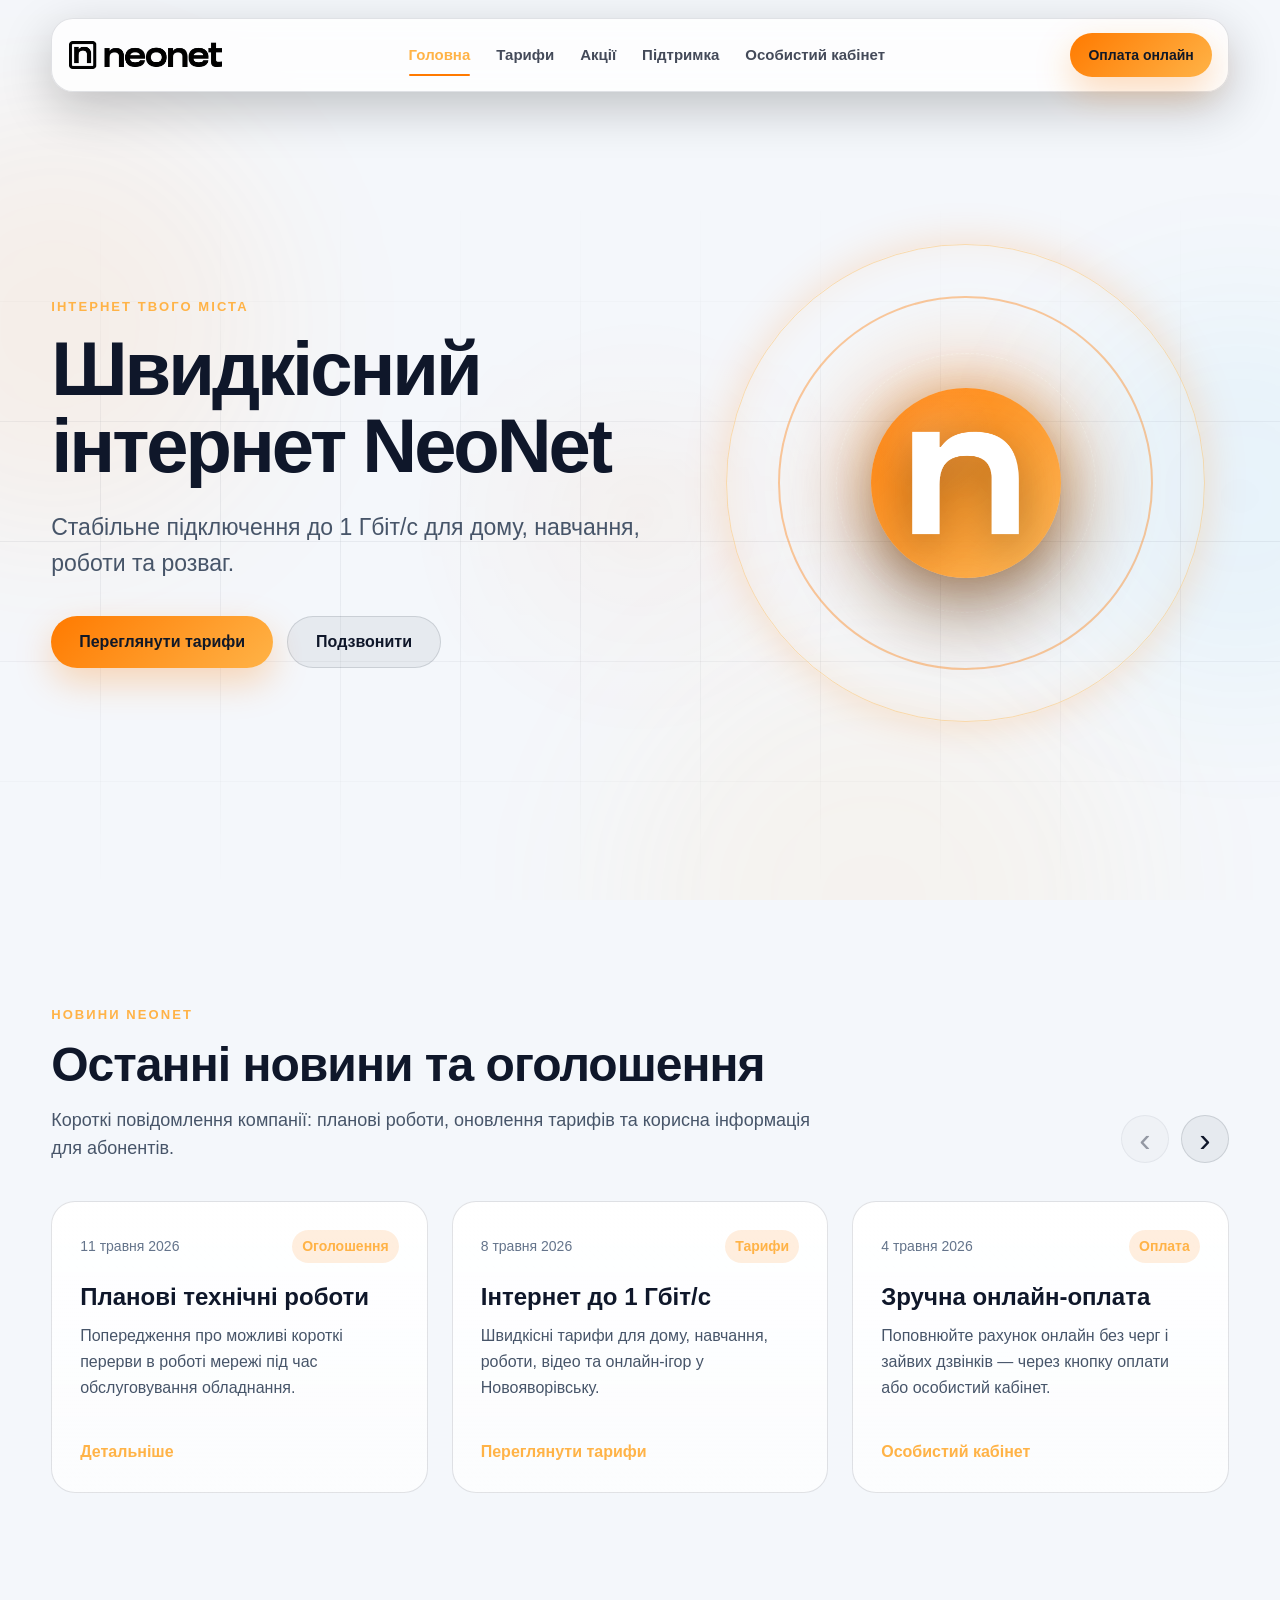
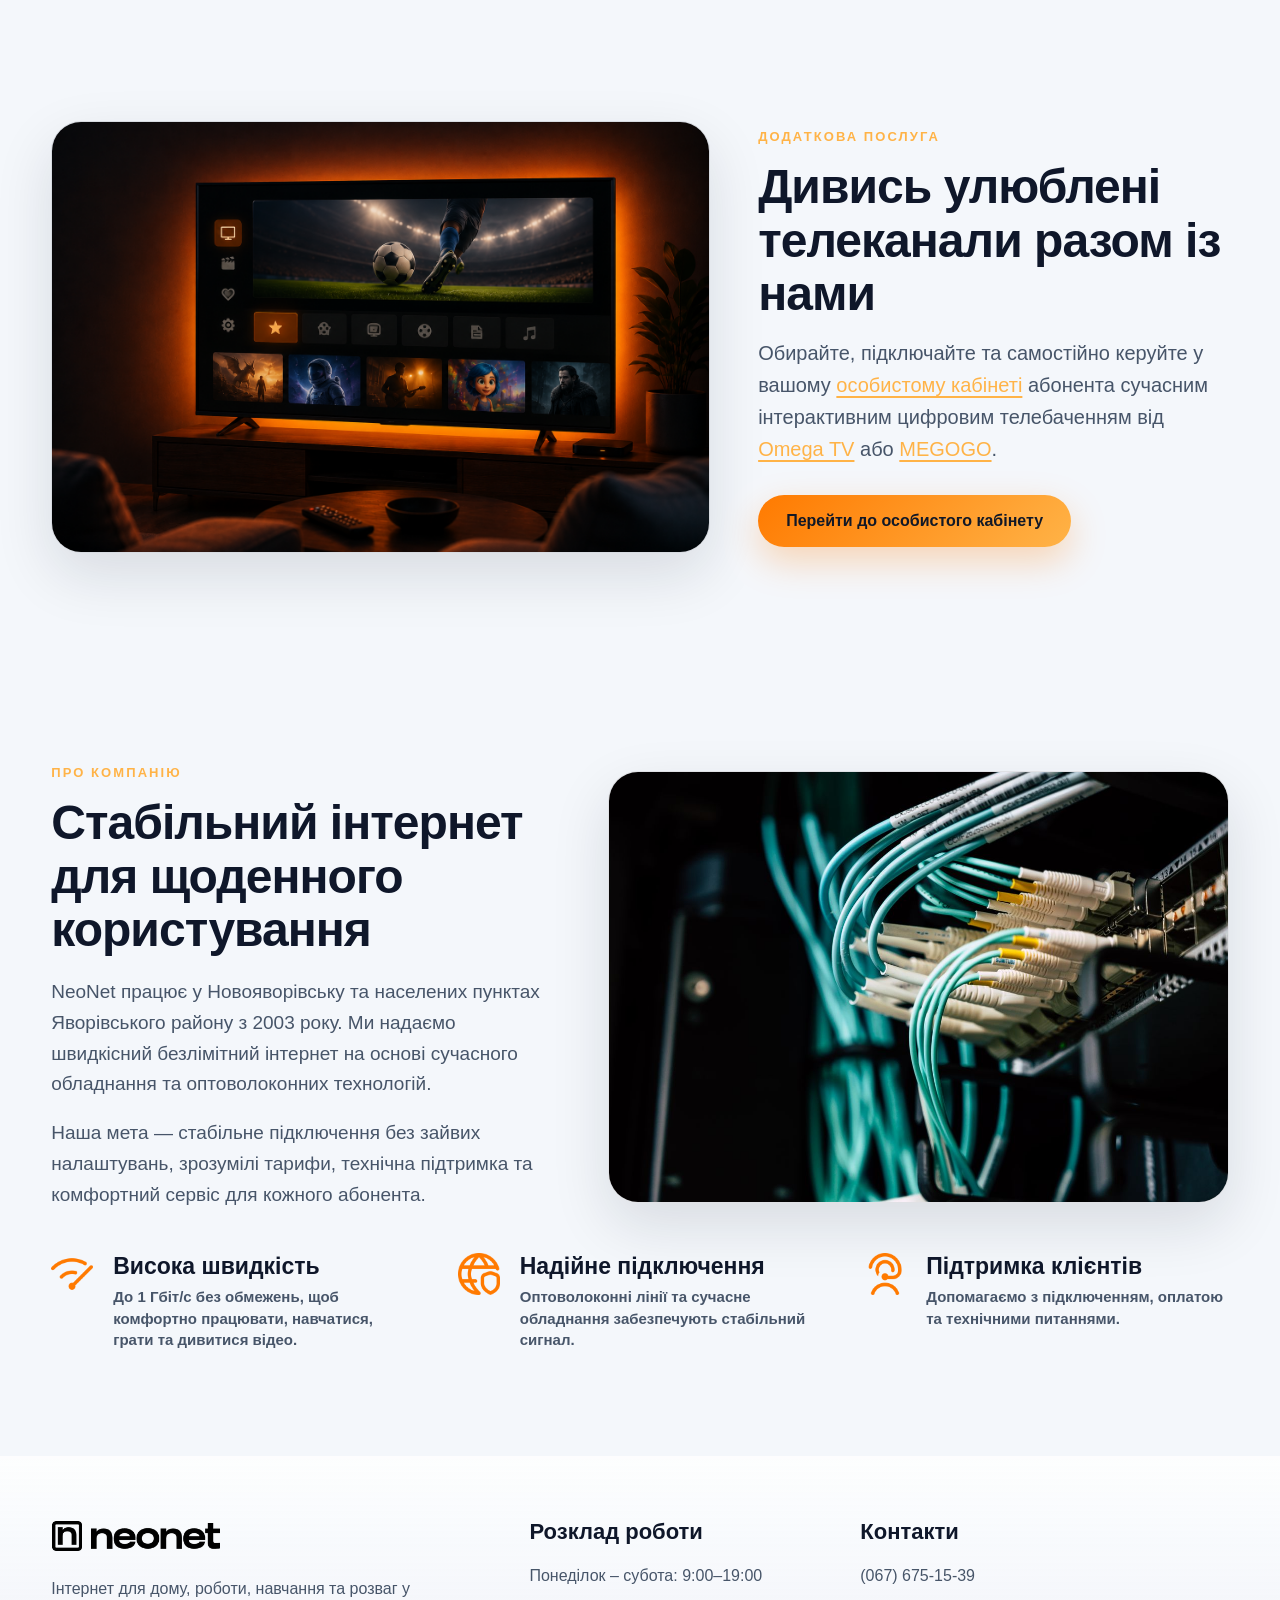
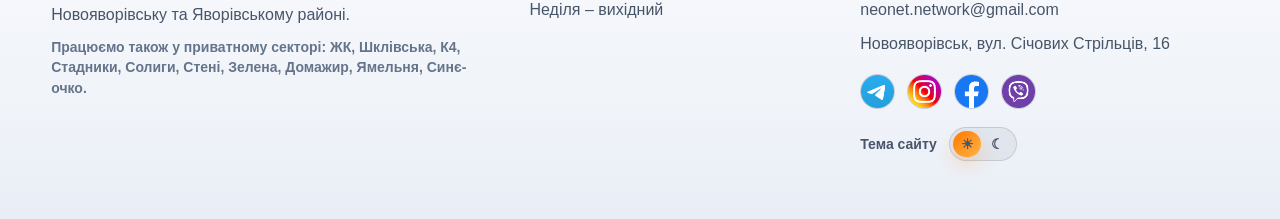
==== index.html @ eb5588ca "Initial commit" ====
<!doctype html>
<html lang="uk">
  <head>
    <meta charset="UTF-8" />
    <meta name="viewport" content="width=device-width, initial-scale=1.0" />
    <meta
      name="description"
      content="NeoNet — інтернет-провайдер у Новояворівську та Яворівському районі. Швидкісний інтернет, інтерактивне телебачення та технічна підтримка."
    />
    <title>NeoNet — інтернет твого міста</title>
    <link rel="shortcut icon" type="image/x-icon" href="./assets/brand/favicon.png" />
    <link rel="stylesheet" href="./css/main.css" />
    <script src="./js/main.js" defer></script>
  </head>
  <body>
    <div class="site-bg" aria-hidden="true">
      <span class="site-bg__circle--one"></span>
      <span class="site-bg__circle--two"></span>
      <span class="site-bg__circle--three"></span>
    </div>
    <a class="skip-link" href="#main-content">Перейти до основного контенту</a>
    <header class="header">
      <div class="container header__inner">
        <a
          class="logo"
          href="./index.html"
          aria-label="NeoNet головна сторінка"
        >
          <img src="./assets/brand/logo-neonet.png" alt="NeoNet" />
        </a>

        <button
          class="menu-toggle"
          type="button"
          aria-label="Відкрити меню"
          aria-expanded="false"
          aria-controls="main-navigation"
        >
          <span></span><span></span><span></span>
        </button>

        <nav class="nav" id="main-navigation" aria-label="Головна навігація">
          <a class="nav__link active" href="./index.html" aria-current="page"
            >Головна</a
          >
          <a class="nav__link" href="./price.html">Тарифи</a>
          <a class="nav__link" href="./promotions.html">Акції</a>
          <a class="nav__link" href="./support.html">Підтримка</a>
          <a
            class="nav__link"
            href="https://oplata.neonet.com.ua/"
            target="_blank"
            rel="noopener noreferrer"
            >Особистий кабінет</a
          >
          <a
            class="nav__link nav__link--payment"
            href="https://next.privat24.ua/payments/form/%7B%22token%22:%2217db19bb152729ad6519b4be49480de763diioe0%22%7D"
            target="_blank"
            rel="noopener noreferrer"
          >
            Оплата онлайн
          </a>
        </nav>

        <a
          class="btn btn--small header__btn"
          href="https://next.privat24.ua/payments/form/%7B%22token%22:%2217db19bb152729ad6519b4be49480de763diioe0%22%7D"
          target="_blank"
          rel="noopener noreferrer"
          >Оплата онлайн</a
        >
      </div>
    </header>
    <main id="main-content">
      <section class="hero">
        <div class="hero-grid" aria-hidden="true"></div>
        <div class="container hero__grid">
          <div class="hero__content">
            <p class="eyebrow">Інтернет твого міста</p>
            <h1>Швидкісний інтернет NeoNet</h1>
            <p class="hero__text">
              Стабільне підключення до 1 Гбіт/с для дому, навчання, роботи та
              розваг.
            </p>
            <div class="hero__actions">
              <a class="btn" href="./price.html">Переглянути тарифи</a>
              <a class="btn btn--ghost" href="tel:+380676751539">Подзвонити</a>
            </div>
          </div>

          <div class="hero__visual" aria-hidden="true">
            <div class="hero-orbit">
              <span class="hero-orbit__glow"></span>
              <span class="hero-orbit__ring hero-orbit__ring--one"></span>
              <span class="hero-orbit__ring hero-orbit__ring--two"></span>
              <span class="hero-orbit__ring hero-orbit__ring--three"></span>
              <div class="hero-orbit__center">
                <img src="./assets/brand/n-logo.png" alt="Logo NeoNet" />
              </div>
            </div>
          </div>
        </div>
      </section>

      <section class="section news-section" id="news">
        <div class="container">
          <div class="news-slider__header">
            <div>
              <p class="eyebrow">Новини NeoNet</p>
              <h2>Останні новини та оголошення</h2>
              <p>
                Короткі повідомлення компанії: планові роботи, оновлення тарифів
                та корисна інформація для абонентів.
              </p>
            </div>
            <div class="news-slider__controls" aria-label="Керування новинами">
              <button
                class="news-slider__btn"
                type="button"
                data-news-prev
                aria-label="Попередня новина"
              >
                ‹
              </button>
              <button
                class="news-slider__btn"
                type="button"
                data-news-next
                aria-label="Наступна новина"
              >
                ›
              </button>
            </div>
          </div>

          <div
            class="news-slider"
            data-news-slider
            aria-label="Список новин NeoNet"
          >
            <!--
              Щоб змінити новину:
              1. Заміни дату в time.
              2. Заміни тег, заголовок і текст.
              3. За потреби зміни href у посиланні.
              Щоб додати новину — скопіюй один article.news-card і встав поруч.
            -->
            <article class="news-card">
              <div class="news-card__meta">
                <time datetime="2026-05-11">11 травня 2026</time>
                <span>Оголошення</span>
              </div>
              <h3>Планові технічні роботи</h3>
              <p>
                Попередження про можливі короткі перерви в роботі мережі під час
                обслуговування обладнання.
              </p>
              <a class="news-card__link" href="./support.html">Детальніше</a>
            </article>

            <article class="news-card">
              <div class="news-card__meta">
                <time datetime="2026-05-08">8 травня 2026</time>
                <span>Тарифи</span>
              </div>
              <h3>Інтернет до 1 Гбіт/с</h3>
              <p>
                Швидкісні тарифи для дому, навчання, роботи, відео та
                онлайн-ігор у Новояворівську.
              </p>
              <a class="news-card__link" href="./price.html"
                >Переглянути тарифи</a
              >
            </article>

            <article class="news-card">
              <div class="news-card__meta">
                <time datetime="2026-05-04">4 травня 2026</time>
                <span>Оплата</span>
              </div>
              <h3>Зручна онлайн-оплата</h3>
              <p>
                Поповнюйте рахунок онлайн без черг і зайвих дзвінків — через
                кнопку оплати або особистий кабінет.
              </p>
              <a
                class="news-card__link"
                href="https://oplata.neonet.com.ua/"
                target="_blank"
                rel="noopener noreferrer"
                >Особистий кабінет</a
              >
            </article>

            <article class="news-card">
              <div class="news-card__meta">
                <time datetime="2026-04-30">30 квітня 2026</time>
                <span>ТБ</span>
              </div>
              <h3>Інтерактивне телебачення</h3>
              <p>
                Дивіться улюблені телеканали разом із послугами інтерактивного
                цифрового телебачення.
              </p>
              <a
                class="news-card__link"
                href="https://oplata.neonet.com.ua/"
                target="_blank"
                rel="noopener noreferrer"
                >Підключити</a
              >
            </article>
          </div>
        </div>
      </section>

      <section class="section section--dark">
        <div class="container tv-grid">
          <div class="tv-image">
            <img
              src="./assets/images/interactive-tv.png"
              alt="Інтерактивне телебачення"
              loading="lazy"
            />
          </div>
          <div class="tv-section__content">
            <p class="eyebrow">Додаткова послуга</p>
            <h2>Дивись улюблені телеканали разом із нами</h2>
            <p>
              Обирайте, підключайте та самостійно керуйте у вашому
              <a
                class="tv-link"
                href="https://oplata.neonet.com.ua/"
                target="_blank"
                rel="noopener noreferrer"
                >особистому кабінеті</a
              >
              абонента сучасним інтерактивним цифровим телебаченням від
              <a
                class="tv-link"
                href="https://admin.hls.tv/cdn/channels/actual/all/ua/index.html"
                target="_blank"
                rel="noopener noreferrer"
                >Omega TV</a
              >
              або
              <a
                class="tv-link"
                href="./megogo.html"
                target="_blank"
                rel="noopener noreferrer"
                >MEGOGO</a
              >.
            </p>
            <a
              class="btn"
              href="https://oplata.neonet.com.ua/"
              target="_blank"
              rel="noopener noreferrer"
              >Перейти до особистого кабінету</a
            >
          </div>
        </div>
      </section>

      <section class="section section--soft" id="about">
        <div class="container">
          <div class="about-grid">
            <div class="about-content">
              <p class="eyebrow">Про компанію</p>
              <h2>Стабільний інтернет для щоденного користування</h2>
              <p>
                NeoNet працює у Новояворівську та населених пунктах Яворівського
                району з 2003 року. Ми надаємо швидкісний безлімітний інтернет
                на основі сучасного обладнання та оптоволоконних технологій.
              </p>
              <p>
                Наша мета — стабільне підключення без зайвих налаштувань,
                зрозумілі тарифи, технічна підтримка та комфортний сервіс для
                кожного абонента.
              </p>
            </div>
            <div class="about-image">
              <img
                src="./assets/images/about-network.png"
                alt="Підключення оптоволоконного інтернету"
                loading="eager"
              />
            </div>
          </div>

          <div class="about-feature-grid">
            <article class="about-feature">
              <img src="./assets/icons/internet.png" alt="" aria-hidden="true" />
              <div>
                <h3>Висока швидкість</h3>
                <p>
                  До 1 Гбіт/с без обмежень, щоб комфортно працювати, навчатися,
                  грати та дивитися відео.
                </p>
              </div>
            </article>
            <article class="about-feature">
              <img src="./assets/icons/shield.png" alt="" aria-hidden="true" />
              <div>
                <h3>Надійне підключення</h3>
                <p>
                  Оптоволоконні лінії та сучасне обладнання забезпечують
                  стабільний сигнал.
                </p>
              </div>
            </article>
            <article class="about-feature">
              <img
                src="./assets/icons/customer-service.png"
                alt=""
                aria-hidden="true"
              />
              <div>
                <h3>Підтримка клієнтів</h3>
                <p>
                  Допомагаємо з підключенням, оплатою та технічними питаннями.
                </p>
              </div>
            </article>
          </div>
        </div>
      </section>
    </main>
    <footer class="footer footer--home" id="contacts">
      <div class="container footer__inner">
        <div class="footer__brand">
          <a
            class="logo logo--footer"
            href="./index.html"
            aria-label="NeoNet головна сторінка"
          >
            <img src="./assets/brand/logo-neonet.png" alt="NeoNet" />
          </a>
          <p>
            Інтернет для дому, роботи, навчання та розваг у Новояворівську та
            Яворівському районі.
          </p>
          <p class="footer__coverage">
            Працюємо також у приватному секторі: ЖК, Шклівська, К4, Стадники,
            Солиги, Стені, Зелена, Домажир, Ямельня, Синє-очко.
          </p>
        </div>
        <div>
          <h3>Розклад роботи</h3>
          <p>Понеділок – субота: 9:00–19:00</p>
          <p>Неділя – вихідний</p>
        </div>
        <div class="footer__contacts">
          <h3>Контакти</h3>
          <p><a href="tel:+380676751539">(067) 675-15-39</a></p>
          <p>
            <a href="mailto:neonet.network@gmail.com">
              neonet.network@gmail.com
            </a>
          </p>
          <p>Новояворівськ, вул. Січових Стрільців, 16</p>

          <div class="footer-socials" aria-label="Соціальні мережі NeoNet">
            <a
              href="https://t.me/neonet_info"
              target="_blank"
              rel="noopener noreferrer"
              aria-label="NeoNet у Telegram"
            >
              <img src="./assets/social/telegram.png" alt="" />
            </a>

            <a
              href="https://www.instagram.com/neonet_network/"
              target="_blank"
              rel="noopener noreferrer"
              aria-label="NeoNet в Instagram"
            >
              <img src="./assets/social/instagram.png" alt="" />
            </a>

            <a
              href="https://www.facebook.com/neonet.network/"
              target="_blank"
              rel="noopener noreferrer"
              aria-label="NeoNet у Facebook"
            >
              <img src="./assets/social/facebook.png" alt="" />
            </a>

            <a
              href="https://invite.viber.com/?g2=AQA4AfKOGj3h60tVKaJNBpGEG0kb1jlxvSAdZjr5xUcCKQ4T0vMKO5RHuD%2FKEEB9"
              target="_blank"
              rel="noopener noreferrer"
              aria-label="NeoNet у Viber"
            >
              <img src="./assets/social/viber.png" alt="" />
            </a>
          </div>
          <div class="footer-theme">
            <span>Тема сайту</span>
            <button
              class="theme-switch"
              type="button"
              data-theme-toggle
              aria-label="Перемкнути тему сайту"
              aria-pressed="false"
            >
              <span aria-hidden="true">☀</span>
              <span aria-hidden="true">☾</span>
            </button>
          </div>
        </div>
      </div>
    </footer>
  </body>
</html>
---- css/main.css ----
@import url("./base.css");
@import url("./header.css");
@import url("./hero.css");
@import url("./home.css");
@import url("./section-headings.css");
@import url("./support.css");
@import url("./footer.css");
@import url("./animations.css");
@import url("./tariffs.css");
@import url("./promotions.css");
@import url("./responsive.css");
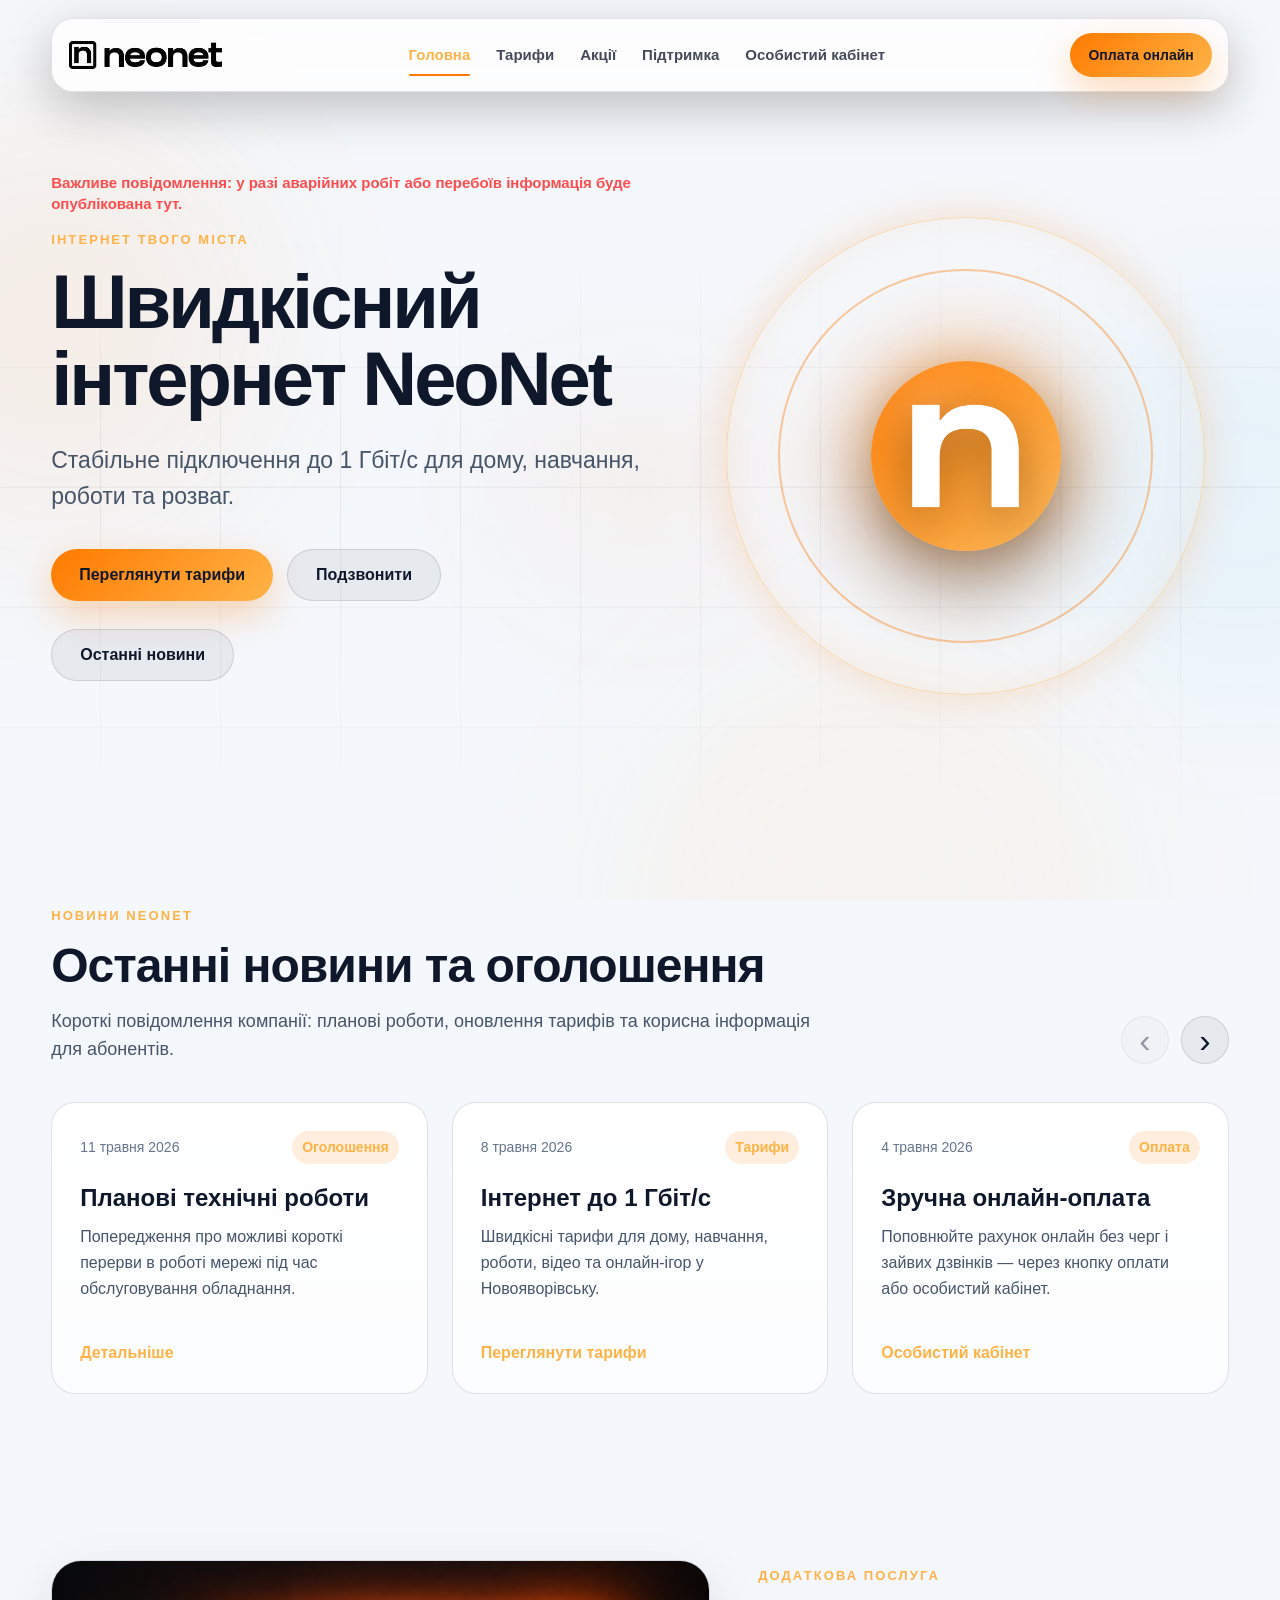
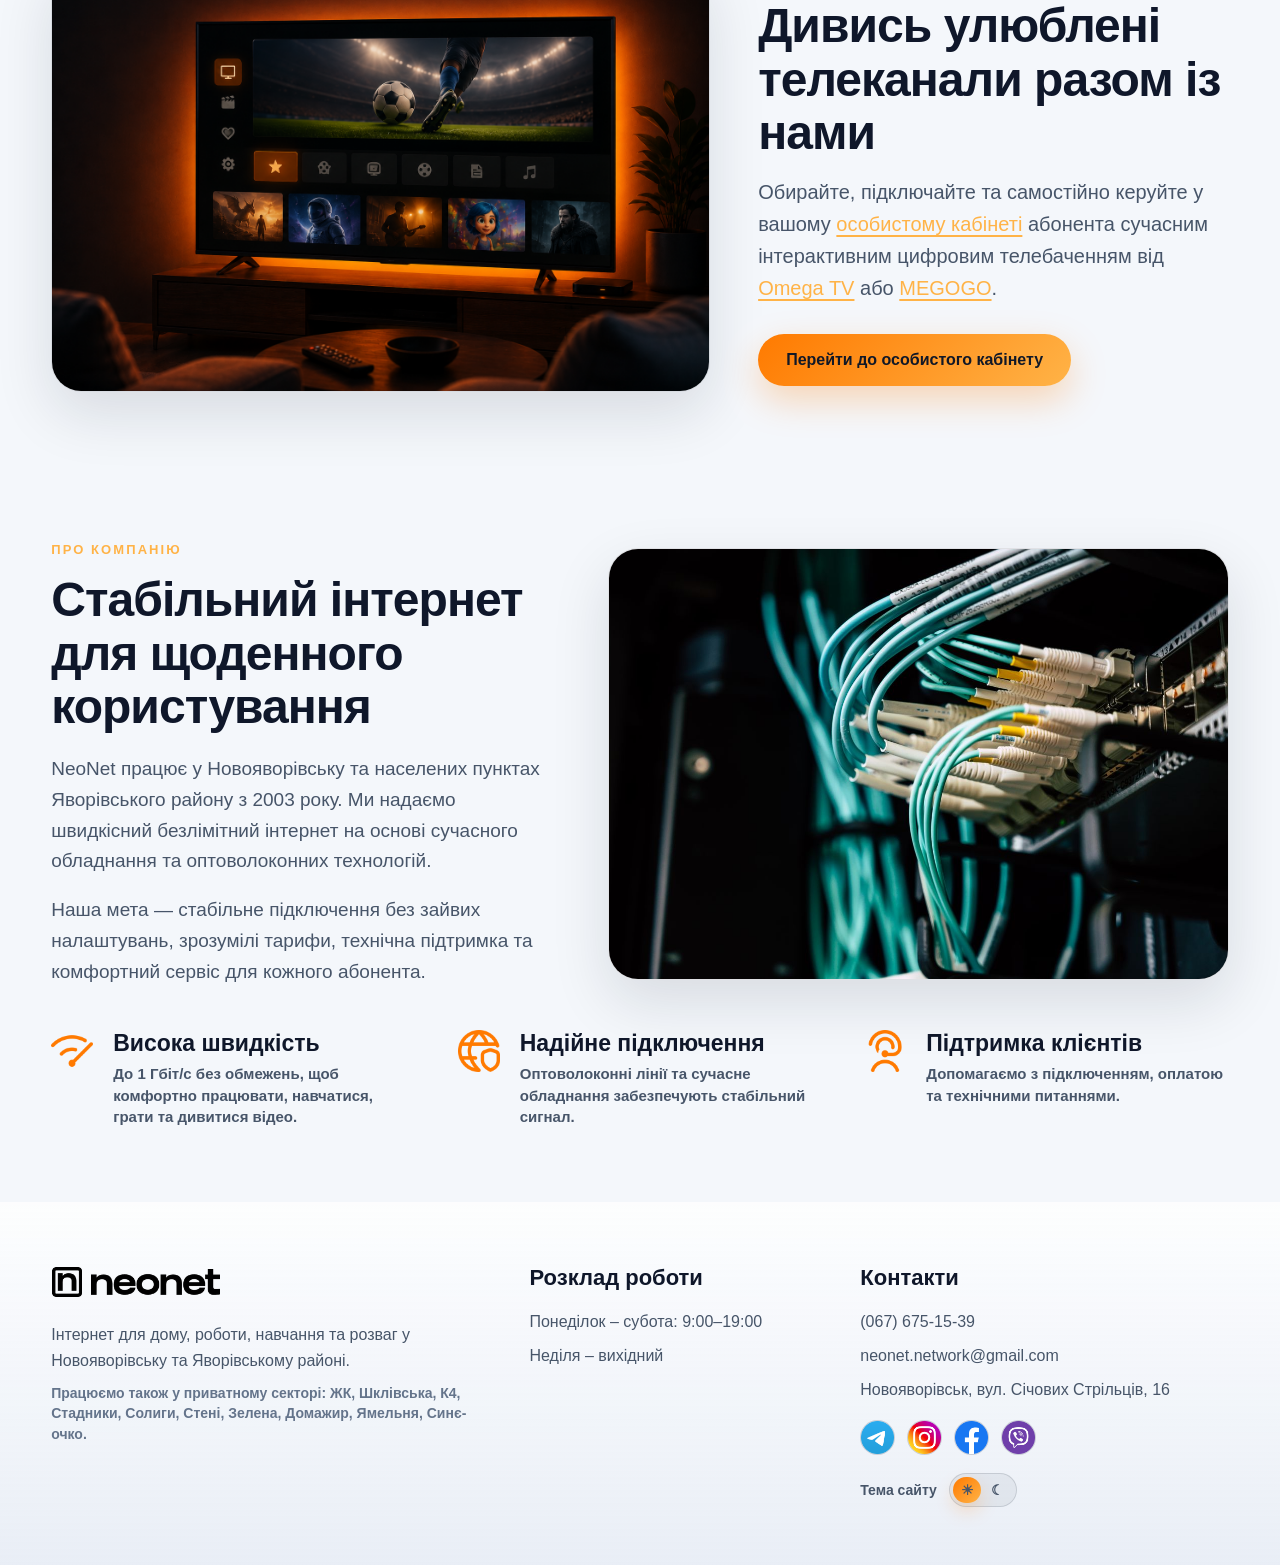
==== commit 2b6e7a7e: "Update styles" ====
--- a/index.html
+++ b/index.html
@@ -8,7 +8,11 @@
       content="NeoNet — інтернет-провайдер у Новояворівську та Яворівському районі. Швидкісний інтернет, інтерактивне телебачення та технічна підтримка."
     />
     <title>NeoNet — інтернет твого міста</title>
-    <link rel="shortcut icon" type="image/x-icon" href="./assets/brand/favicon.png" />
+    <link
+      rel="shortcut icon"
+      type="image/x-icon"
+      href="./assets/brand/favicon.png"
+    />
     <link rel="stylesheet" href="./css/main.css" />
     <script src="./js/main.js" defer></script>
   </head>
@@ -18,7 +22,6 @@
       <span class="site-bg__circle--two"></span>
       <span class="site-bg__circle--three"></span>
     </div>
-    <a class="skip-link" href="#main-content">Перейти до основного контенту</a>
     <header class="header">
       <div class="container header__inner">
         <a
@@ -77,6 +80,14 @@
         <div class="hero-grid" aria-hidden="true"></div>
         <div class="container hero__grid">
           <div class="hero__content">
+            <!--
+              Термінове повідомлення на головній.
+              Щоб змінити текст — редагуй цей рядок(<p>). Щоб сховати — додай hidden до <p class="hero-alert" ... >.
+            -->
+            <p class="hero-alert">
+              Важливе повідомлення: у разі аварійних робіт або перебоїв
+              інформація буде опублікована тут.
+            </p>
             <p class="eyebrow">Інтернет твого міста</p>
             <h1>Швидкісний інтернет NeoNet</h1>
             <p class="hero__text">
@@ -86,6 +97,13 @@
             <div class="hero__actions">
               <a class="btn" href="./price.html">Переглянути тарифи</a>
               <a class="btn btn--ghost" href="tel:+380676751539">Подзвонити</a>
+              <a
+                class="btn btn--ghost hero__news-btn"
+                href="#news"
+                data-news-cue
+              >
+                Останні новини
+              </a>
             </div>
           </div>
 
@@ -292,7 +310,11 @@
 
           <div class="about-feature-grid">
             <article class="about-feature">
-              <img src="./assets/icons/internet.png" alt="" aria-hidden="true" />
+              <img
+                src="./assets/icons/internet.png"
+                alt=""
+                aria-hidden="true"
+              />
               <div>
                 <h3>Висока швидкість</h3>
                 <p>
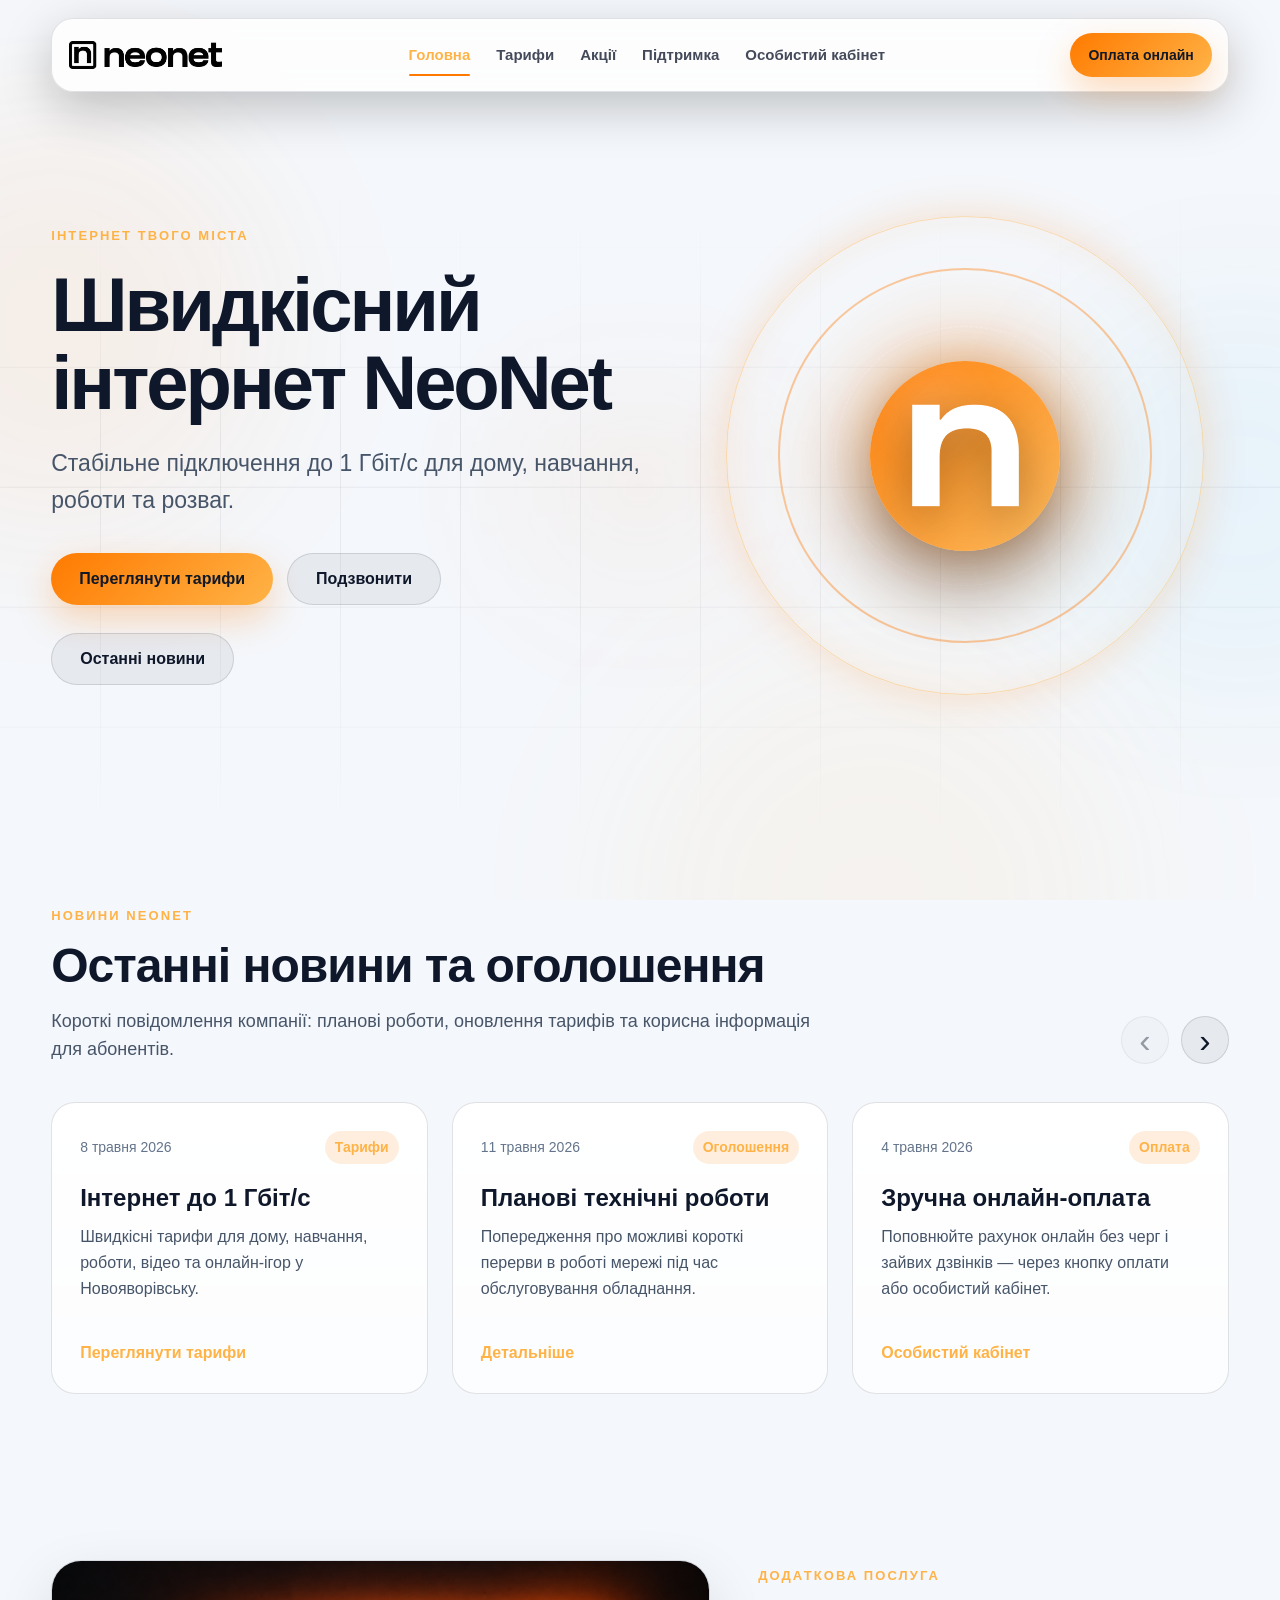
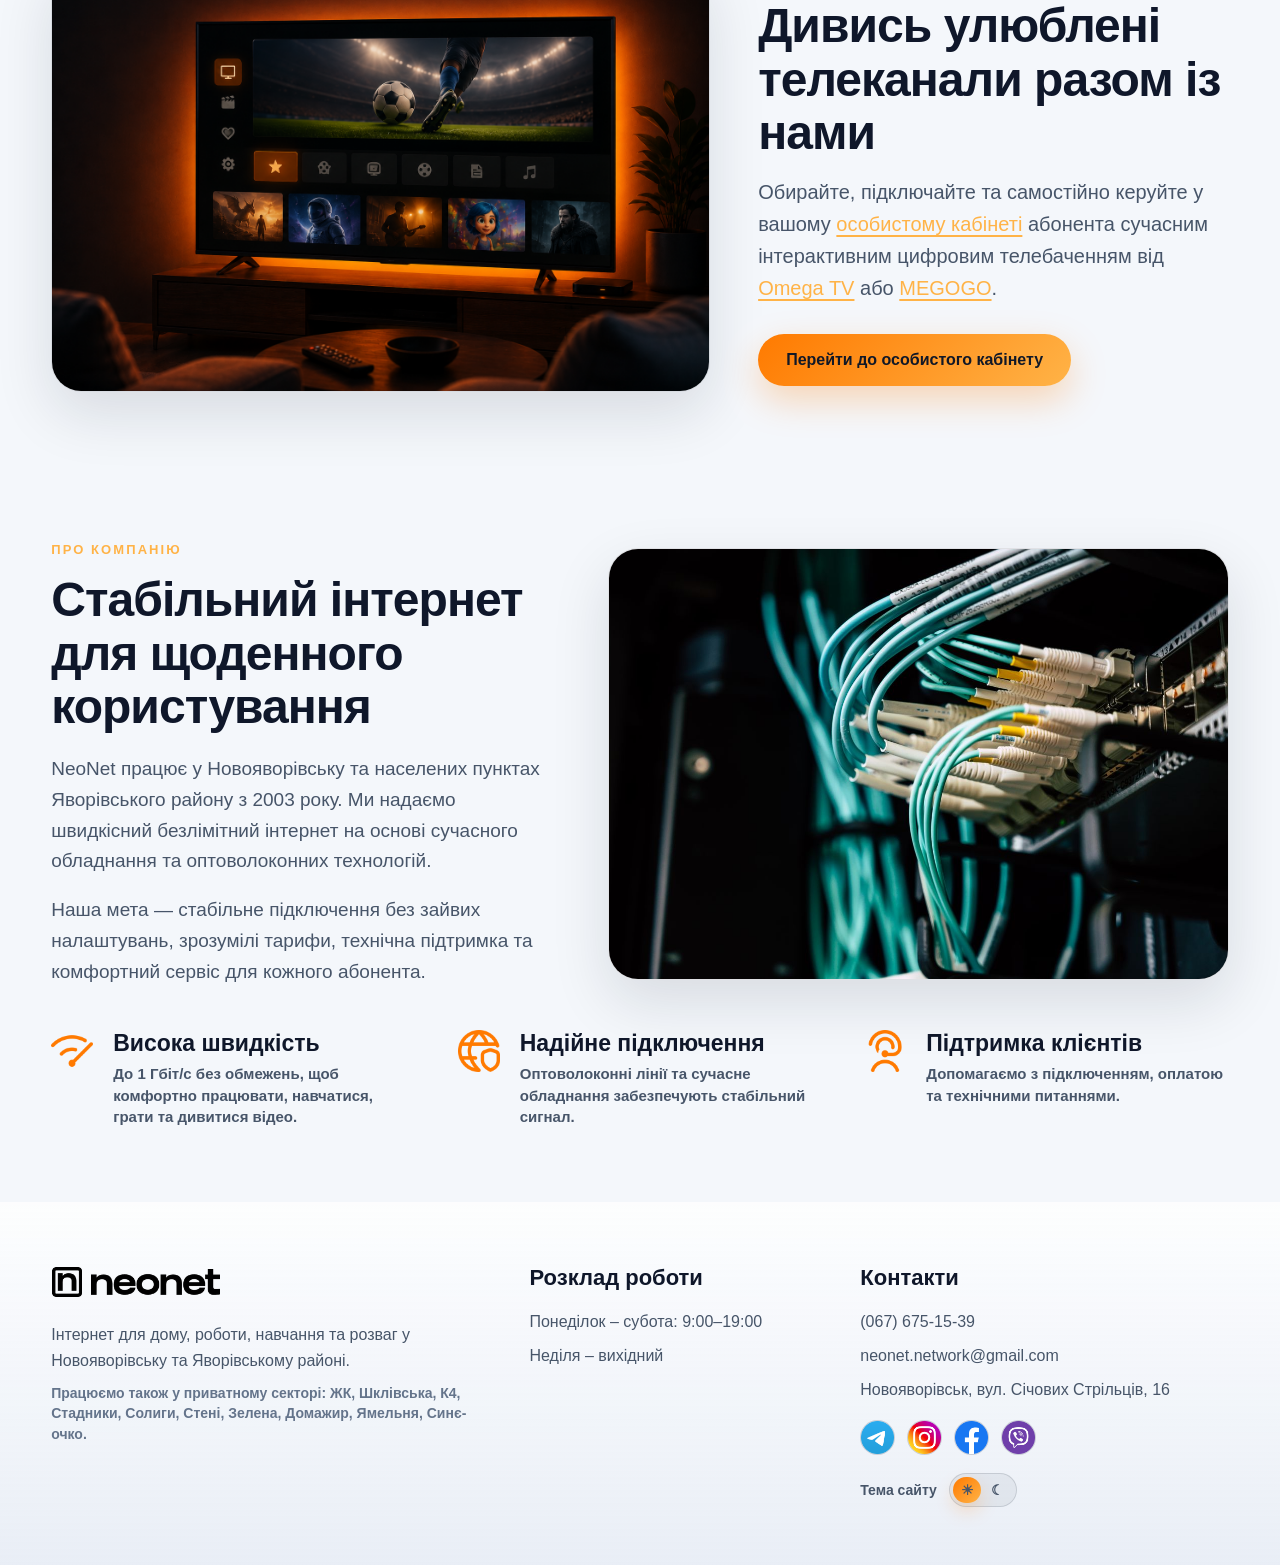
==== commit 28e10da6: "Update styles" ====
--- a/index.html
+++ b/index.html
@@ -84,11 +84,13 @@
               Термінове повідомлення на головній.
               Щоб змінити текст — редагуй цей рядок(<p>). Щоб сховати — додай hidden до <p class="hero-alert" ... >.
             -->
-            <p class="hero-alert">
-              Важливе повідомлення: у разі аварійних робіт або перебоїв
-              інформація буде опублікована тут.
-            </p>
-            <p class="eyebrow">Інтернет твого міста</p>
+            <div class="hero-kicker">
+              <p class="hero-alert" hidden>
+                Важливе повідомлення: у разі аварійних робіт або перебоїв
+                інформація буде опублікована тут.
+              </p>
+              <p class="eyebrow">Інтернет твого міста</p>
+            </div>
             <h1>Швидкісний інтернет NeoNet</h1>
             <p class="hero__text">
               Стабільне підключення до 1 Гбіт/с для дому, навчання, роботи та
@@ -166,6 +168,21 @@
             -->
             <article class="news-card">
               <div class="news-card__meta">
+                <time datetime="2026-05-08">8 травня 2026</time>
+                <span>Тарифи</span>
+              </div>
+              <h3>Інтернет до 1 Гбіт/с</h3>
+              <p>
+                Швидкісні тарифи для дому, навчання, роботи, відео та
+                онлайн-ігор у Новояворівську.
+              </p>
+              <a class="news-card__link" href="./price.html"
+                >Переглянути тарифи</a
+              >
+            </article>
+
+            <article class="news-card">
+              <div class="news-card__meta">
                 <time datetime="2026-05-11">11 травня 2026</time>
                 <span>Оголошення</span>
               </div>
@@ -175,21 +192,6 @@
                 обслуговування обладнання.
               </p>
               <a class="news-card__link" href="./support.html">Детальніше</a>
-            </article>
-
-            <article class="news-card">
-              <div class="news-card__meta">
-                <time datetime="2026-05-08">8 травня 2026</time>
-                <span>Тарифи</span>
-              </div>
-              <h3>Інтернет до 1 Гбіт/с</h3>
-              <p>
-                Швидкісні тарифи для дому, навчання, роботи, відео та
-                онлайн-ігор у Новояворівську.
-              </p>
-              <a class="news-card__link" href="./price.html"
-                >Переглянути тарифи</a
-              >
             </article>
 
             <article class="news-card">
